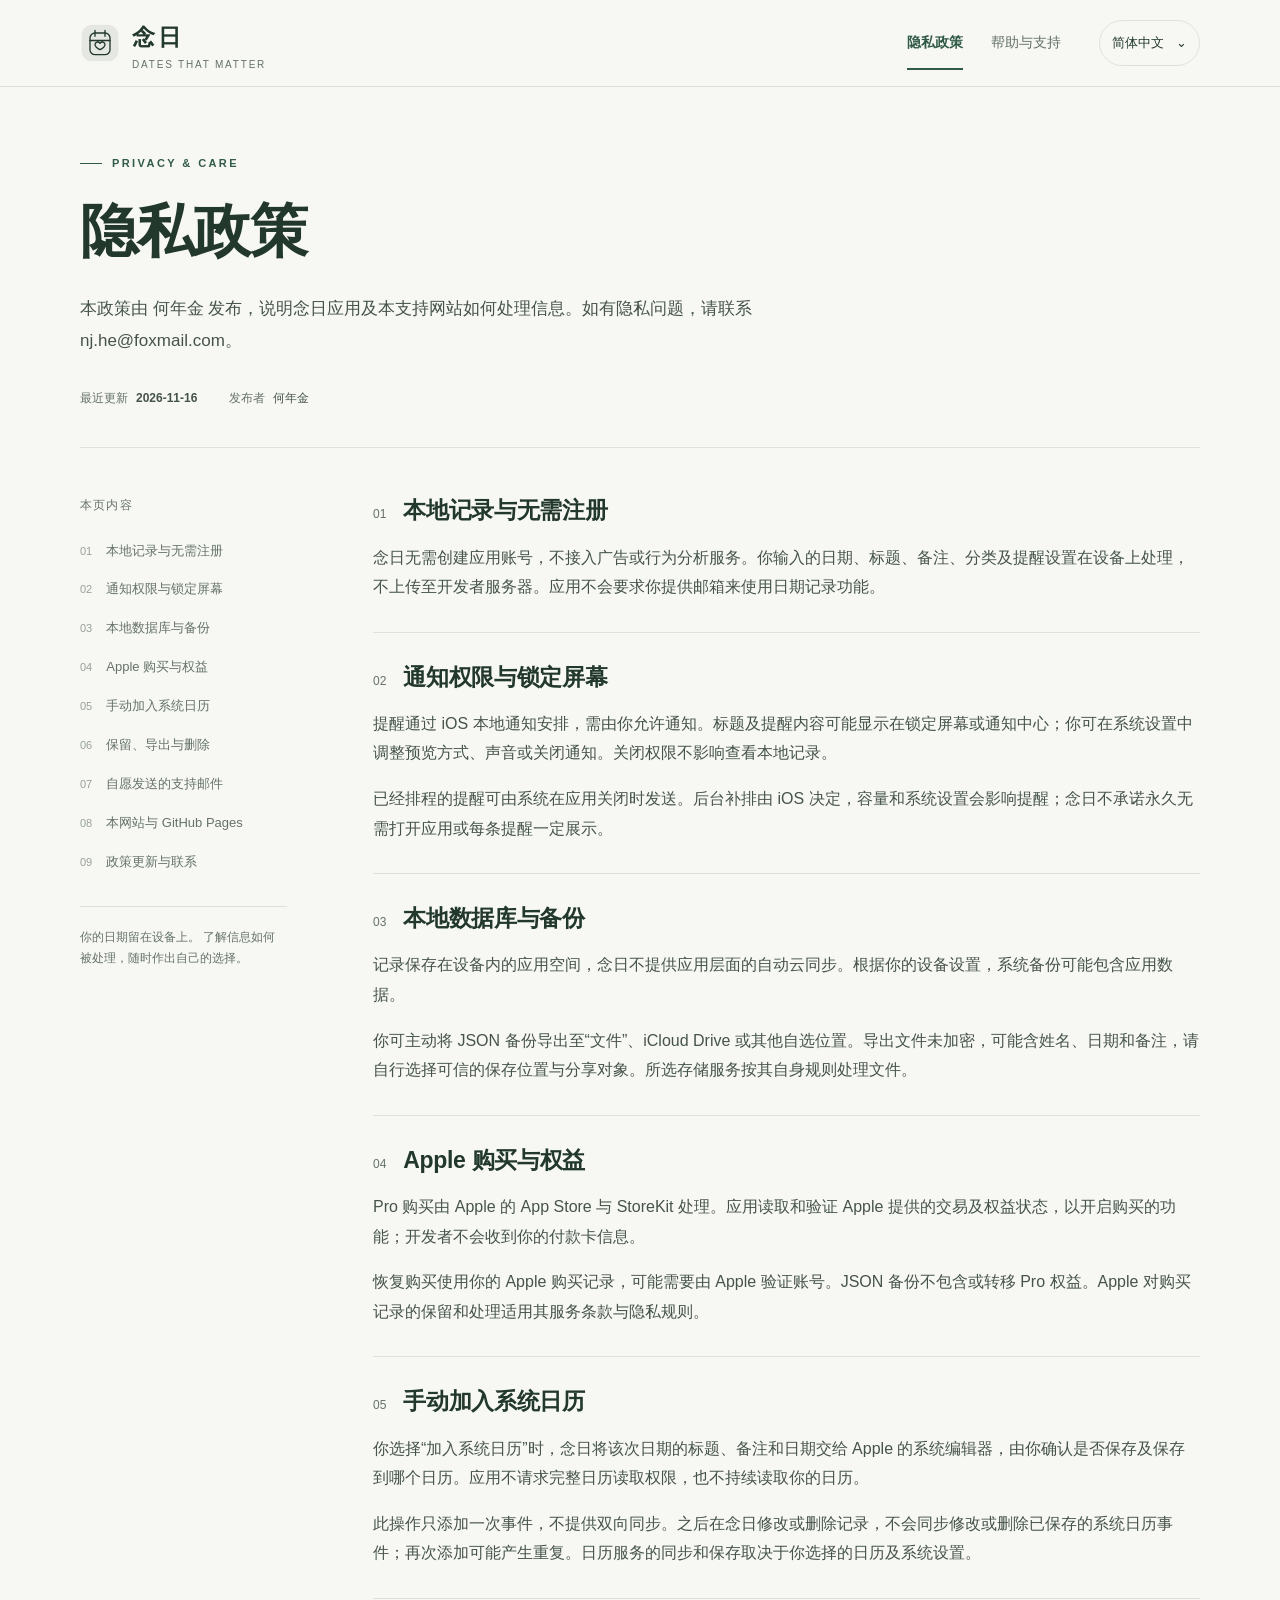
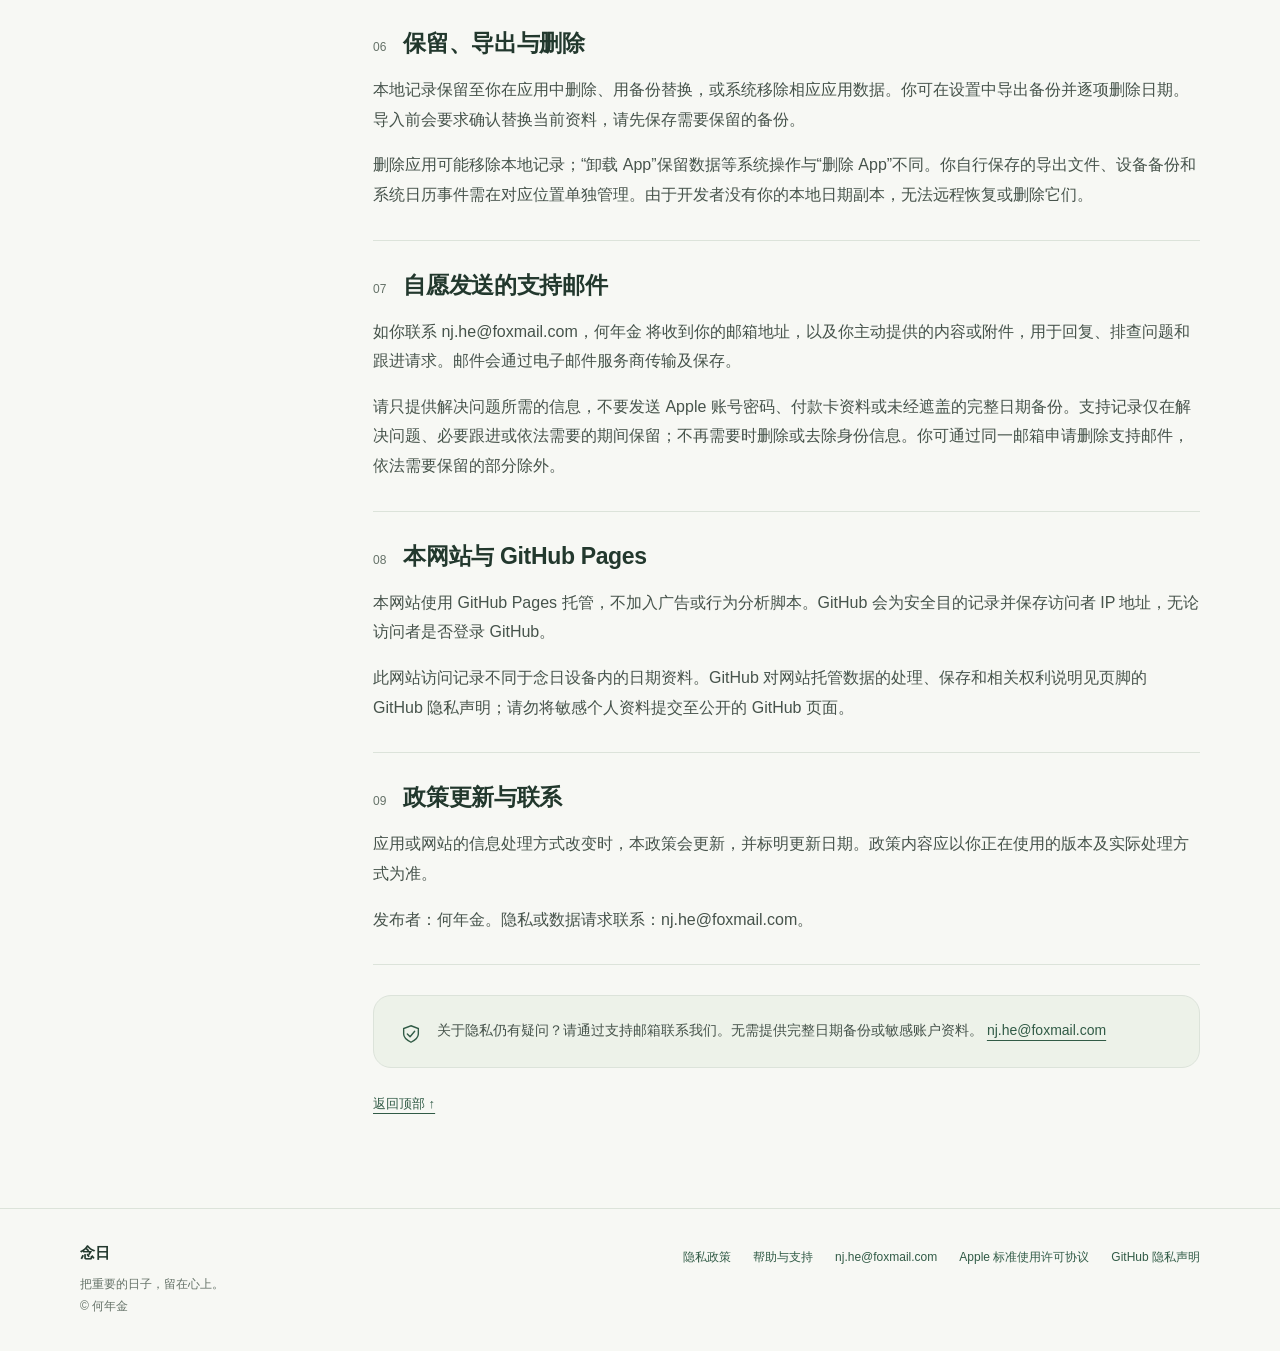
==== docs/privacy/index.html @ 32098af5 "Publish multilingual NianRi privacy and support pages" ====
<!doctype html><html lang="zh-Hans"><head><meta charset="utf-8"><meta name="viewport" content="width=device-width,initial-scale=1"><meta name="color-scheme" content="light dark"><meta name="referrer" content="no-referrer"><meta http-equiv="Content-Security-Policy" content="default-src 'none'; style-src 'self'; script-src 'self'; img-src 'self' data:; connect-src 'none'; base-uri 'self'; form-action 'none'"><title>隐私政策 · 念日</title><meta name="description" content="本政策由 何年金 发布，说明念日应用及本支持网站如何处理信息。如有隐私问题，请联系 nj.he@foxmail.com。"><meta property="og:title" content="隐私政策 · 念日"><meta property="og:description" content="本政策由 何年金 发布，说明念日应用及本支持网站如何处理信息。如有隐私问题，请联系 nj.he@foxmail.com。"><meta property="og:type" content="website"><meta property="og:url" content="https://h-koala.github.io/nianri-docs/privacy/"><link rel="canonical" href="https://h-koala.github.io/nianri-docs/privacy/"><link rel="alternate" hreflang="zh-Hans" href="https://h-koala.github.io/nianri-docs/privacy/"><link rel="alternate" hreflang="zh-Hant" href="https://h-koala.github.io/nianri-docs/zh-Hant/privacy/"><link rel="alternate" hreflang="en" href="https://h-koala.github.io/nianri-docs/en/privacy/"><link rel="icon" href="../assets/mark.svg" type="image/svg+xml"><link rel="stylesheet" href="../assets/site.css"><script src="../assets/site.js" defer></script></head><body id="top"><a class="skip" href="#main">跳至正文</a><header class="site-header"><div class="shell header-inner"><a class="brand" href="../" aria-label="念日 · 隐私与支持"><svg class="brand-icon" viewBox="0 0 48 48" fill="none" aria-hidden="true"><rect x="2" y="2" width="44" height="44" rx="13" fill="currentColor" opacity=".09"/><rect x="12" y="12" width="24" height="26" rx="6" stroke="currentColor" stroke-width="1.6"/><path d="M12 21h24M18 9v7M30 9v7M24 32s-6-3.3-6-6a3.2 3.2 0 0 1 6-1.5 3.2 3.2 0 0 1 6 1.5c0 2.7-6 6-6 6Z" stroke="currentColor" stroke-width="1.6" stroke-linecap="round" stroke-linejoin="round"/></svg><span><span class="brand-name">念日</span><span class="brand-caption">DATES THAT MATTER</span></span></a><nav class="primary-nav" aria-label="念日 · 隐私与支持"><a href="./" aria-current="page">隐私政策</a><a href="../support/">帮助与支持</a></nav><details class="language"><summary aria-label="语言">简体中文</summary><nav class="language-menu" aria-label="语言"><a href="./" lang="zh-Hans" hreflang="zh-Hans" aria-current="true">简体中文</a><a href="../zh-Hant/privacy/" lang="zh-Hant" hreflang="zh-Hant">繁體中文</a><a href="../en/privacy/" lang="en" hreflang="en">English</a></nav></details></div></header><main class="shell" id="main"><div class="hero"><p class="eyebrow">PRIVACY & CARE</p><h1>隐私政策</h1><p class="lede">本政策由 何年金 发布，说明念日应用及本支持网站如何处理信息。如有隐私问题，请联系 nj.he@foxmail.com。</p><div class="meta"><span>最近更新<b><time datetime="2026-11-16">2026-11-16</time></b></span><span>发布者<b>何年金</b></span></div></div><div class="reading-layout"><aside class="toc" aria-label="本页内容"><p class="toc-title">本页内容</p><ol><li><a href="#local">本地记录与无需注册</a></li><li><a href="#notifications">通知权限与锁定屏幕</a></li><li><a href="#storage">本地数据库与备份</a></li><li><a href="#purchases">Apple 购买与权益</a></li><li><a href="#calendar">手动加入系统日历</a></li><li><a href="#control">保留、导出与删除</a></li><li><a href="#support">自愿发送的支持邮件</a></li><li><a href="#website">本网站与 GitHub Pages</a></li><li><a href="#changes">政策更新与联系</a></li></ol><p class="aside-note">你的日期留在设备上。
了解信息如何被处理，随时作出自己的选择。</p></aside><article><section class="policy-section" id="local"><div class="section-heading"><span class="section-number" aria-hidden="true">01</span><h2>本地记录与无需注册</h2></div><p>念日无需创建应用账号，不接入广告或行为分析服务。你输入的日期、标题、备注、分类及提醒设置在设备上处理，不上传至开发者服务器。应用不会要求你提供邮箱来使用日期记录功能。</p></section><section class="policy-section" id="notifications"><div class="section-heading"><span class="section-number" aria-hidden="true">02</span><h2>通知权限与锁定屏幕</h2></div><p>提醒通过 iOS 本地通知安排，需由你允许通知。标题及提醒内容可能显示在锁定屏幕或通知中心；你可在系统设置中调整预览方式、声音或关闭通知。关闭权限不影响查看本地记录。</p><p>已经排程的提醒可由系统在应用关闭时发送。后台补排由 iOS 决定，容量和系统设置会影响提醒；念日不承诺永久无需打开应用或每条提醒一定展示。</p></section><section class="policy-section" id="storage"><div class="section-heading"><span class="section-number" aria-hidden="true">03</span><h2>本地数据库与备份</h2></div><p>记录保存在设备内的应用空间，念日不提供应用层面的自动云同步。根据你的设备设置，系统备份可能包含应用数据。</p><p>你可主动将 JSON 备份导出至“文件”、iCloud Drive 或其他自选位置。导出文件未加密，可能含姓名、日期和备注，请自行选择可信的保存位置与分享对象。所选存储服务按其自身规则处理文件。</p></section><section class="policy-section" id="purchases"><div class="section-heading"><span class="section-number" aria-hidden="true">04</span><h2>Apple 购买与权益</h2></div><p>Pro 购买由 Apple 的 App Store 与 StoreKit 处理。应用读取和验证 Apple 提供的交易及权益状态，以开启购买的功能；开发者不会收到你的付款卡信息。</p><p>恢复购买使用你的 Apple 购买记录，可能需要由 Apple 验证账号。JSON 备份不包含或转移 Pro 权益。Apple 对购买记录的保留和处理适用其服务条款与隐私规则。</p></section><section class="policy-section" id="calendar"><div class="section-heading"><span class="section-number" aria-hidden="true">05</span><h2>手动加入系统日历</h2></div><p>你选择“加入系统日历”时，念日将该次日期的标题、备注和日期交给 Apple 的系统编辑器，由你确认是否保存及保存到哪个日历。应用不请求完整日历读取权限，也不持续读取你的日历。</p><p>此操作只添加一次事件，不提供双向同步。之后在念日修改或删除记录，不会同步修改或删除已保存的系统日历事件；再次添加可能产生重复。日历服务的同步和保存取决于你选择的日历及系统设置。</p></section><section class="policy-section" id="control"><div class="section-heading"><span class="section-number" aria-hidden="true">06</span><h2>保留、导出与删除</h2></div><p>本地记录保留至你在应用中删除、用备份替换，或系统移除相应应用数据。你可在设置中导出备份并逐项删除日期。导入前会要求确认替换当前资料，请先保存需要保留的备份。</p><p>删除应用可能移除本地记录；“卸载 App”保留数据等系统操作与“删除 App”不同。你自行保存的导出文件、设备备份和系统日历事件需在对应位置单独管理。由于开发者没有你的本地日期副本，无法远程恢复或删除它们。</p></section><section class="policy-section" id="support"><div class="section-heading"><span class="section-number" aria-hidden="true">07</span><h2>自愿发送的支持邮件</h2></div><p>如你联系 nj.he@foxmail.com，何年金 将收到你的邮箱地址，以及你主动提供的内容或附件，用于回复、排查问题和跟进请求。邮件会通过电子邮件服务商传输及保存。</p><p>请只提供解决问题所需的信息，不要发送 Apple 账号密码、付款卡资料或未经遮盖的完整日期备份。支持记录仅在解决问题、必要跟进或依法需要的期间保留；不再需要时删除或去除身份信息。你可通过同一邮箱申请删除支持邮件，依法需要保留的部分除外。</p></section><section class="policy-section" id="website"><div class="section-heading"><span class="section-number" aria-hidden="true">08</span><h2>本网站与 GitHub Pages</h2></div><p>本网站使用 GitHub Pages 托管，不加入广告或行为分析脚本。GitHub 会为安全目的记录并保存访问者 IP 地址，无论访问者是否登录 GitHub。</p><p>此网站访问记录不同于念日设备内的日期资料。GitHub 对网站托管数据的处理、保存和相关权利说明见页脚的 GitHub 隐私声明；请勿将敏感个人资料提交至公开的 GitHub 页面。</p></section><section class="policy-section" id="changes"><div class="section-heading"><span class="section-number" aria-hidden="true">09</span><h2>政策更新与联系</h2></div><p>应用或网站的信息处理方式改变时，本政策会更新，并标明更新日期。政策内容应以你正在使用的版本及实际处理方式为准。</p><p>发布者：何年金。隐私或数据请求联系：nj.he@foxmail.com。</p></section><div class="callout"><svg viewBox="0 0 24 24" fill="none" aria-hidden="true"><path d="m12 3 8 3v6c0 5-8 9-8 9s-8-4-8-9V6l8-3Z" stroke="currentColor" stroke-width="1.5"/><path d="m8 12 3 3 5-6" stroke="currentColor" stroke-width="1.5" stroke-linecap="round" stroke-linejoin="round"/></svg><p>关于隐私仍有疑问？请通过支持邮箱联系我们。无需提供完整日期备份或敏感账户资料。 <a href="mailto:nj.he@foxmail.com?subject=%E5%BF%B5%E6%97%A5%20%C2%B7%20%E5%B8%AE%E5%8A%A9%E4%B8%8E%E6%94%AF%E6%8C%81">nj.he@foxmail.com</a></p></div><a class="top-link" href="#top">返回顶部 ↑</a></article></div></main><footer class="site-footer"><div class="shell footer-inner"><div><div class="footer-title">念日</div>把重要的日子，留在心上。<br>© 何年金</div><nav class="footer-links" aria-label="念日 · 隐私与支持"><a href="./">隐私政策</a><a href="../support/">帮助与支持</a><a href="mailto:nj.he@foxmail.com?subject=%E5%BF%B5%E6%97%A5%20%C2%B7%20%E5%B8%AE%E5%8A%A9%E4%B8%8E%E6%94%AF%E6%8C%81">nj.he@foxmail.com</a><a href="https://www.apple.com/legal/internet-services/itunes/dev/stdeula/">Apple 标准使用许可协议</a><a href="https://docs.github.com/en/site-policy/privacy-policies/github-general-privacy-statement">GitHub 隐私声明</a></nav></div></footer></body></html>
---- docs/assets/site.css ----
@charset "UTF-8";
:root{color-scheme:light dark;--bg:#f7f8f4;--surface:#fff;--ink:#22382d;--body:#46534b;--muted:#657268;--accent:#315b46;--line:#dce3da;--soft:#edf2e9;--shadow:0 18px 50px #203d2910;--header:rgba(247,248,244,.92)}
*{box-sizing:border-box}html{scroll-behavior:smooth;scroll-padding-top:110px}body{margin:0;background:var(--bg);color:var(--body);font-family:-apple-system,BlinkMacSystemFont,"Segoe UI","PingFang SC","Microsoft YaHei",sans-serif;font-size:16px;line-height:1.85;-webkit-font-smoothing:antialiased}a{color:var(--accent);text-underline-offset:5px;text-decoration-thickness:1px}a:hover{text-decoration:underline}button,summary{font:inherit}button,a,summary{-webkit-tap-highlight-color:transparent}button:focus-visible,a:focus-visible,summary:focus-visible{outline:3px solid var(--accent);outline-offset:5px;border-radius:5px}button{cursor:pointer}.skip{position:fixed;left:20px;top:-90px;background:var(--surface);padding:12px 22px;z-index:9}.skip:focus{top:14px}.shell{width:min(1120px,calc(100% - 72px));margin:auto}.site-header{position:sticky;top:0;z-index:5;background:var(--header);backdrop-filter:blur(18px);border-bottom:1px solid var(--line)}.header-inner{display:flex;align-items:center;gap:38px;min-height:86px}.brand{display:flex;align-items:center;gap:12px;text-decoration:none;color:var(--ink);white-space:nowrap}.brand:hover{text-decoration:none}.brand-icon{width:40px;height:40px;flex:none}.brand-name{font-size:23px;letter-spacing:.12em;font-weight:650}.brand-caption{font-size:10px;letter-spacing:.18em;color:var(--muted);display:block;line-height:1.1}.primary-nav{display:flex;gap:28px;margin-left:auto}.primary-nav a{font-size:14px;padding:12px 0;text-decoration:none;color:var(--muted)}.primary-nav a[aria-current=page]{color:var(--accent);box-shadow:0 2px 0 var(--accent);font-weight:600}.language{position:relative;font-size:13px;min-width:98px}.language summary{cursor:pointer;min-height:44px;padding:10px 12px;border:1px solid var(--line);border-radius:30px;list-style:none;text-align:center;color:var(--ink)}.language summary::-webkit-details-marker{display:none}.language summary:after{content:"⌄";padding-left:12px}.language-menu{position:absolute;right:0;top:52px;width:168px;background:var(--surface);border:1px solid var(--line);box-shadow:var(--shadow);border-radius:15px;padding:8px}.language-menu a{display:block;padding:10px 12px;min-height:44px;text-decoration:none;border-radius:8px}.language-menu a:hover,.language-menu a[aria-current=true]{background:var(--soft)}.hero{padding:66px 0 38px;border-bottom:1px solid var(--line);position:relative}.eyebrow{font-size:11px;letter-spacing:.22em;color:var(--accent);font-weight:650;margin:0 0 18px;text-transform:uppercase;display:flex;align-items:center;gap:10px}.eyebrow:before{content:"";width:22px;height:1px;background:var(--accent)}h1,h2,h3{color:var(--ink);line-height:1.4;font-weight:600;margin:0}h1{font-size:clamp(36px,4.6vw,58px);letter-spacing:-.025em;font-family:ui-serif,"Iowan Old Style","Songti SC","Noto Serif CJK SC",Georgia,serif}h2{font-size:23px;letter-spacing:-.015em}h3{font-size:17px}.lede{font-size:17px;max-width:740px;margin:20px 0 0;line-height:1.9}.meta{display:flex;gap:32px;flex-wrap:wrap;font-size:12px;margin-top:30px;color:var(--muted)}.meta b{color:var(--body);font-weight:550;margin-left:8px}.reading-layout{display:grid;grid-template-columns:225px minmax(0,1fr);gap:68px;align-items:start;padding:46px 0 72px}.toc{position:sticky;top:116px;padding-right:18px}.toc-title{font-size:12px;letter-spacing:.1em;color:var(--muted);margin:0 0 15px}.toc ol{list-style:none;padding:0;margin:0;counter-reset:toc}.toc li{counter-increment:toc}.toc a{display:flex;gap:14px;font-size:13px;line-height:1.6;padding:9px 0;color:var(--muted);text-decoration:none}.toc a:before{content:counter(toc,decimal-leading-zero);font-size:11px;font-variant-numeric:tabular-nums;opacity:.65;line-height:1.9}.toc a:hover,.toc a.active{color:var(--accent)}.toc a.active{font-weight:600}.aside-note{font-size:12px;line-height:1.8;border-top:1px solid var(--line);padding-top:20px;margin-top:24px;color:var(--muted)}.policy-section{padding:28px 0 30px;border-bottom:1px solid var(--line);scroll-margin-top:112px}.policy-section:first-child{padding-top:0}.section-heading{display:flex;align-items:baseline;gap:17px}.section-number{font-size:12px;font-weight:500;color:var(--muted);font-variant-numeric:tabular-nums}.policy-section p{margin:16px 0 0;overflow-wrap:anywhere}.callout{background:var(--soft);border:1px solid var(--line);border-radius:18px;padding:22px 26px;display:flex;align-items:flex-start;gap:15px;margin-top:30px}.callout svg{width:22px;height:22px;flex:none;color:var(--accent);margin-top:5px}.callout p{font-size:14px;margin:0;line-height:1.8}.site-footer{border-top:1px solid var(--line);padding:30px 0 34px;font-size:12px;color:var(--muted)}.footer-inner{display:flex;justify-content:space-between;gap:30px;align-items:flex-start}.footer-title{color:var(--ink);font-size:15px;font-weight:600;margin-bottom:6px}.footer-links{display:flex;flex-wrap:wrap;gap:8px 22px;justify-content:flex-end;max-width:620px}.footer-links a{min-height:35px;display:inline-flex;align-items:center;text-decoration:none}.footer-links a:hover{text-decoration:underline}.support-layout{display:grid;grid-template-columns:minmax(0,1fr) 310px;gap:56px;padding:44px 0 72px;align-items:start}.faq-intro{font-size:12px;letter-spacing:.08em;color:var(--muted);margin:0 0 14px}.faq-item{border-bottom:1px solid var(--line);padding:7px 0}.faq-item summary{cursor:pointer;list-style:none;display:flex;align-items:center;justify-content:space-between;gap:22px;min-height:64px;padding:12px 0;font-size:17px;font-weight:550;color:var(--ink);line-height:1.6}.faq-item summary::-webkit-details-marker{display:none}.faq-item summary:after{content:"+";font-size:24px;font-weight:300;flex:none;color:var(--muted)}.faq-item[open] summary:after{content:"−"}.faq-item p{padding:0 30px 18px 0;margin:0;font-size:15px;line-height:1.9;overflow-wrap:anywhere}.contact-card{background:var(--surface);padding:28px;border:1px solid var(--line);border-radius:22px;box-shadow:var(--shadow);position:sticky;top:116px}.contact-card p{font-size:14px;margin:14px 0 20px}.contact-kicker{font-size:10px;letter-spacing:.15em;color:var(--muted);margin-bottom:12px}.email-address{font-size:15px;font-weight:600;overflow-wrap:anywhere}.button{display:inline-flex;justify-content:center;align-items:center;gap:10px;min-height:48px;text-decoration:none!important;background:var(--accent);border:1px solid var(--accent);color:var(--surface);padding:10px 20px;border-radius:12px;font-size:14px;font-weight:550}.contact-card .button{width:100%;margin-top:18px}.copy-button{background:none;border:0;color:var(--accent);display:block;min-height:44px;font-size:12px;margin:auto}.live-status{font-size:12px!important;min-height:21px;text-align:center;margin:0!important}.contact-list{padding-left:20px;font-size:14px;margin:16px 0}.contact-list li{padding-left:4px;margin:8px 0}.support-notes{margin-top:32px;background:var(--soft);border-radius:18px;padding:24px 28px}.support-notes h2{font-size:18px}.support-notes .small{font-size:13px;color:var(--muted)}.home-hero{padding:78px 0 64px;display:grid;grid-template-columns:minmax(0,1fr) 280px;gap:70px;align-items:center}.home-hero h1{font-size:clamp(36px,4.8vw,58px);white-space:pre-line}.home-hero .lede{max-width:580px}.home-emblem{aspect-ratio:1;border-radius:50%;border:1px solid var(--line);display:grid;place-items:center;background:radial-gradient(circle,var(--surface),var(--soft));position:relative}.home-emblem svg{width:112px;color:var(--accent)}.home-emblem:after{content:"";position:absolute;inset:18px;border:1px solid var(--line);border-radius:50%}.home-options{display:grid;grid-template-columns:1fr 1fr;gap:24px;margin-bottom:60px}.link-panel{display:block;text-decoration:none!important;padding:30px;border:1px solid var(--line);border-radius:20px;background:var(--surface);color:var(--body)}.link-panel h2{font-size:25px;display:flex;justify-content:space-between;align-items:center}.link-panel h2 span{font-size:26px;font-weight:400;color:var(--muted)}.link-panel p{font-size:14px;max-width:420px;margin:14px 0 0}.link-panel:hover{border-color:var(--accent);box-shadow:var(--shadow)}.home-facts{display:flex;gap:30px;flex-wrap:wrap;font-size:12px;color:var(--muted);border-top:1px solid var(--line);padding:25px 0 42px}.home-facts span:before{content:"✓";color:var(--accent);padding-right:9px}.top-link{display:inline-block;margin-top:24px;font-size:13px;min-height:44px}.print-only{display:none}
@media(max-width:900px){.shell{width:calc(100% - 48px)}.reading-layout{grid-template-columns:190px minmax(0,1fr);gap:30px}.support-layout{grid-template-columns:minmax(0,1fr) 280px;gap:28px}.home-hero{grid-template-columns:1fr 220px;gap:30px}.header-inner{gap:24px}}
@media(max-width:680px){html{scroll-padding-top:146px}.shell{width:calc(100% - 40px)}.header-inner{flex-wrap:wrap;gap:0;min-height:0;padding-top:14px}.brand-icon{width:35px;height:35px}.brand-name{font-size:21px}.brand-caption{font-size:9px}.language{margin-left:auto;order:2}.primary-nav{order:3;flex-basis:100%;margin:4px 0 0;gap:28px;min-height:46px}.primary-nav a{padding:9px 0;font-size:13px}.hero{padding:38px 0 28px}.eyebrow{font-size:10px;margin-bottom:14px}h1{font-size:38px}.lede{font-size:15px;margin-top:16px}.meta{gap:8px 24px;margin-top:22px;font-size:11px}.reading-layout{display:block;padding:24px 0 44px}.toc{position:static;padding:16px 18px;background:var(--soft);border-radius:14px;margin-bottom:28px}.toc-title{margin-bottom:10px}.toc ol{display:grid;grid-template-columns:1fr 1fr;gap:0 18px}.toc a{font-size:12px;padding:7px 0;gap:7px}.aside-note{display:none}.policy-section{padding:23px 0;scroll-margin-top:146px}.section-heading{gap:12px}.section-heading h2{font-size:20px}.policy-section p{font-size:15px;margin-top:14px;line-height:1.95}.callout{padding:20px;gap:10px}.footer-inner{display:block}.footer-links{justify-content:flex-start;gap:4px 20px;margin-top:16px}.support-layout{display:flex;flex-direction:column-reverse;gap:30px;padding:24px 0 44px}.contact-card{position:static;width:100%;padding:23px}.contact-card p{margin:12px 0}.contact-card .button{width:auto;margin-right:12px;vertical-align:middle}.copy-button{display:inline-block;padding:8px 6px}.live-status{text-align:left;margin-top:8px!important;min-height:0}.faq-item summary{font-size:16px;min-height:68px}.faq-item p{font-size:14px;padding-right:4px}.support-notes{padding:22px}.home-hero{display:block;padding:44px 0 32px}.home-hero h1{font-size:39px}.home-emblem{display:none}.home-options{grid-template-columns:1fr;gap:14px;margin-bottom:30px}.link-panel{padding:24px}.link-panel h2{font-size:22px}.home-facts{gap:8px 22px;line-height:1.9;padding-bottom:30px}}
@media(max-width:360px){.shell{width:calc(100% - 32px)}h1{font-size:34px}.toc ol{grid-template-columns:1fr}.contact-card{padding:20px}.contact-card .button{width:100%;margin-right:0}.copy-button{display:block;margin:auto}.home-hero h1{font-size:34px}}
@media(prefers-color-scheme:dark){:root{--bg:#151d19;--surface:#1c2720;--ink:#e9eee7;--body:#c0cdc1;--muted:#a0b0a2;--accent:#b2cfb2;--line:#354338;--soft:#223027;--header:rgba(21,29,25,.94);--shadow:0 18px 50px #0002}.button{color:#15251a}}
@media(prefers-reduced-motion:reduce){html{scroll-behavior:auto}*{transition:none!important}}
@media print{body{background:white;color:#222;font-size:11pt}.site-header,.toc,.site-footer,.skip,.top-link,.language,.copy-button{display:none}.shell{width:100%}.hero{padding-top:0}.reading-layout{display:block;padding:20px 0}.policy-section{break-inside:avoid}.print-only{display:block}a{color:inherit}.support-layout{display:block}.contact-card{position:static;box-shadow:none}.faq-item p{display:block}}
[hidden]{display:none!important}
.policy-section{scroll-margin-top:0}.contact-card .email-address{display:block}@media(max-width:680px){.toc a{min-height:44px;align-items:center}}
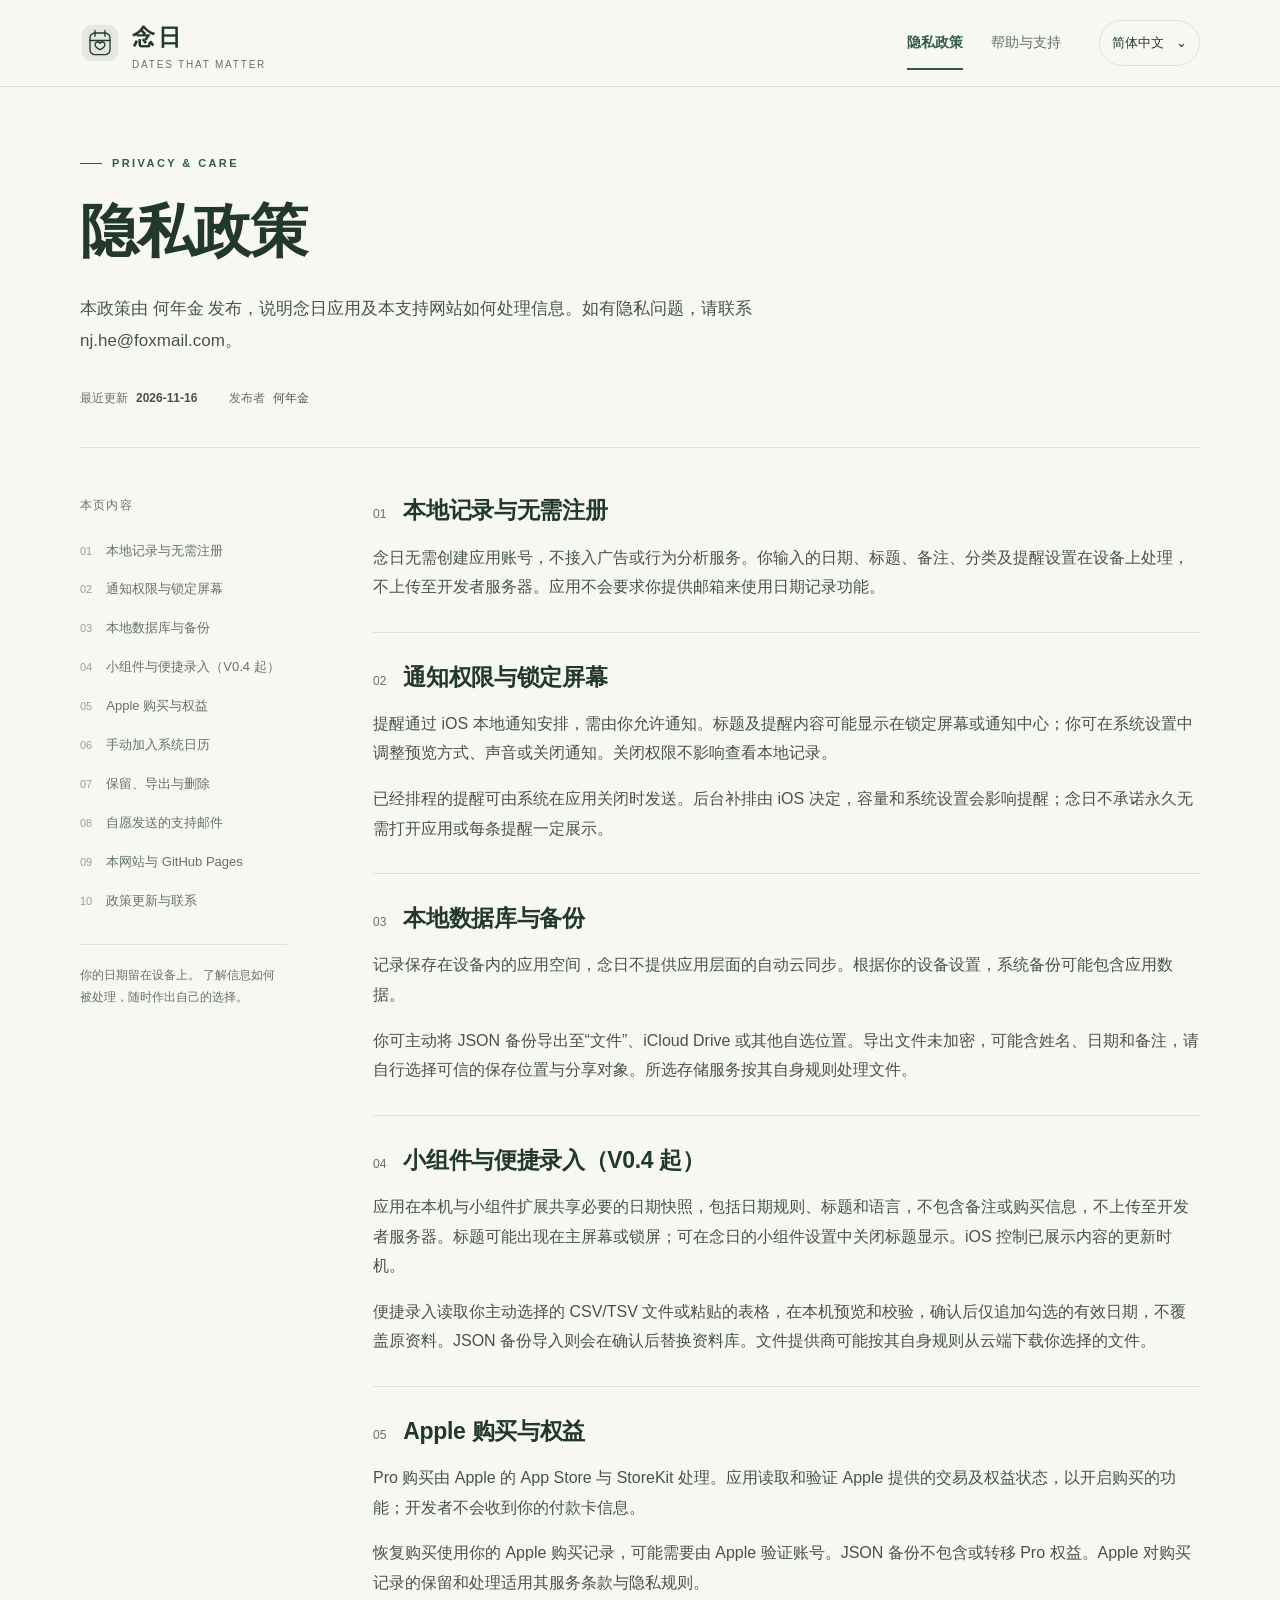
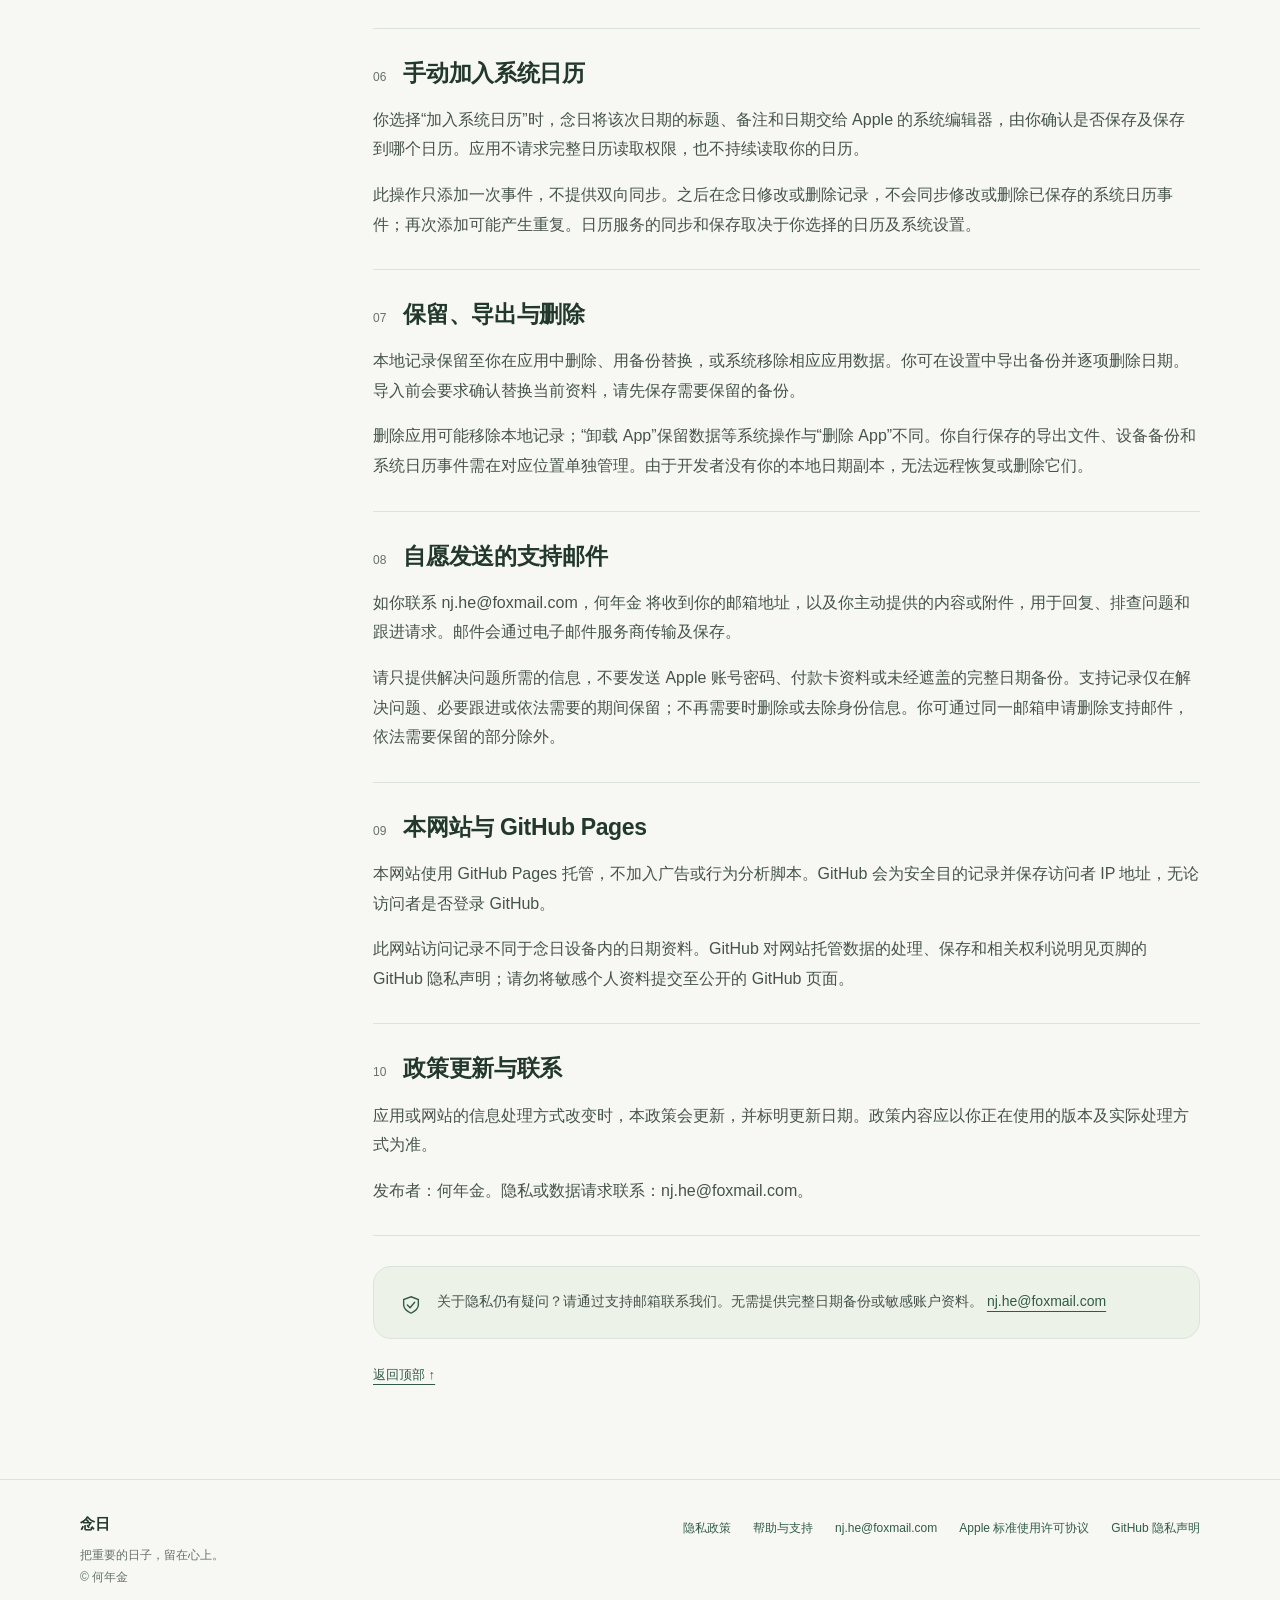
==== commit 36d782c4: "Explain local widget data and additive CSV entry in three languages" ====
--- a/docs/privacy/index.html
+++ b/docs/privacy/index.html
@@ -1,2 +1,2 @@
-<!doctype html><html lang="zh-Hans"><head><meta charset="utf-8"><meta name="viewport" content="width=device-width,initial-scale=1"><meta name="color-scheme" content="light dark"><meta name="referrer" content="no-referrer"><meta http-equiv="Content-Security-Policy" content="default-src 'none'; style-src 'self'; script-src 'self'; img-src 'self' data:; connect-src 'none'; base-uri 'self'; form-action 'none'"><title>隐私政策 · 念日</title><meta name="description" content="本政策由 何年金 发布，说明念日应用及本支持网站如何处理信息。如有隐私问题，请联系 nj.he@foxmail.com。"><meta property="og:title" content="隐私政策 · 念日"><meta property="og:description" content="本政策由 何年金 发布，说明念日应用及本支持网站如何处理信息。如有隐私问题，请联系 nj.he@foxmail.com。"><meta property="og:type" content="website"><meta property="og:url" content="https://h-koala.github.io/nianri-docs/privacy/"><link rel="canonical" href="https://h-koala.github.io/nianri-docs/privacy/"><link rel="alternate" hreflang="zh-Hans" href="https://h-koala.github.io/nianri-docs/privacy/"><link rel="alternate" hreflang="zh-Hant" href="https://h-koala.github.io/nianri-docs/zh-Hant/privacy/"><link rel="alternate" hreflang="en" href="https://h-koala.github.io/nianri-docs/en/privacy/"><link rel="icon" href="../assets/mark.svg" type="image/svg+xml"><link rel="stylesheet" href="../assets/site.css"><script src="../assets/site.js" defer></script></head><body id="top"><a class="skip" href="#main">跳至正文</a><header class="site-header"><div class="shell header-inner"><a class="brand" href="../" aria-label="念日 · 隐私与支持"><svg class="brand-icon" viewBox="0 0 48 48" fill="none" aria-hidden="true"><rect x="2" y="2" width="44" height="44" rx="13" fill="currentColor" opacity=".09"/><rect x="12" y="12" width="24" height="26" rx="6" stroke="currentColor" stroke-width="1.6"/><path d="M12 21h24M18 9v7M30 9v7M24 32s-6-3.3-6-6a3.2 3.2 0 0 1 6-1.5 3.2 3.2 0 0 1 6 1.5c0 2.7-6 6-6 6Z" stroke="currentColor" stroke-width="1.6" stroke-linecap="round" stroke-linejoin="round"/></svg><span><span class="brand-name">念日</span><span class="brand-caption">DATES THAT MATTER</span></span></a><nav class="primary-nav" aria-label="念日 · 隐私与支持"><a href="./" aria-current="page">隐私政策</a><a href="../support/">帮助与支持</a></nav><details class="language"><summary aria-label="语言">简体中文</summary><nav class="language-menu" aria-label="语言"><a href="./" lang="zh-Hans" hreflang="zh-Hans" aria-current="true">简体中文</a><a href="../zh-Hant/privacy/" lang="zh-Hant" hreflang="zh-Hant">繁體中文</a><a href="../en/privacy/" lang="en" hreflang="en">English</a></nav></details></div></header><main class="shell" id="main"><div class="hero"><p class="eyebrow">PRIVACY & CARE</p><h1>隐私政策</h1><p class="lede">本政策由 何年金 发布，说明念日应用及本支持网站如何处理信息。如有隐私问题，请联系 nj.he@foxmail.com。</p><div class="meta"><span>最近更新<b><time datetime="2026-11-16">2026-11-16</time></b></span><span>发布者<b>何年金</b></span></div></div><div class="reading-layout"><aside class="toc" aria-label="本页内容"><p class="toc-title">本页内容</p><ol><li><a href="#local">本地记录与无需注册</a></li><li><a href="#notifications">通知权限与锁定屏幕</a></li><li><a href="#storage">本地数据库与备份</a></li><li><a href="#purchases">Apple 购买与权益</a></li><li><a href="#calendar">手动加入系统日历</a></li><li><a href="#control">保留、导出与删除</a></li><li><a href="#support">自愿发送的支持邮件</a></li><li><a href="#website">本网站与 GitHub Pages</a></li><li><a href="#changes">政策更新与联系</a></li></ol><p class="aside-note">你的日期留在设备上。
-了解信息如何被处理，随时作出自己的选择。</p></aside><article><section class="policy-section" id="local"><div class="section-heading"><span class="section-number" aria-hidden="true">01</span><h2>本地记录与无需注册</h2></div><p>念日无需创建应用账号，不接入广告或行为分析服务。你输入的日期、标题、备注、分类及提醒设置在设备上处理，不上传至开发者服务器。应用不会要求你提供邮箱来使用日期记录功能。</p></section><section class="policy-section" id="notifications"><div class="section-heading"><span class="section-number" aria-hidden="true">02</span><h2>通知权限与锁定屏幕</h2></div><p>提醒通过 iOS 本地通知安排，需由你允许通知。标题及提醒内容可能显示在锁定屏幕或通知中心；你可在系统设置中调整预览方式、声音或关闭通知。关闭权限不影响查看本地记录。</p><p>已经排程的提醒可由系统在应用关闭时发送。后台补排由 iOS 决定，容量和系统设置会影响提醒；念日不承诺永久无需打开应用或每条提醒一定展示。</p></section><section class="policy-section" id="storage"><div class="section-heading"><span class="section-number" aria-hidden="true">03</span><h2>本地数据库与备份</h2></div><p>记录保存在设备内的应用空间，念日不提供应用层面的自动云同步。根据你的设备设置，系统备份可能包含应用数据。</p><p>你可主动将 JSON 备份导出至“文件”、iCloud Drive 或其他自选位置。导出文件未加密，可能含姓名、日期和备注，请自行选择可信的保存位置与分享对象。所选存储服务按其自身规则处理文件。</p></section><section class="policy-section" id="purchases"><div class="section-heading"><span class="section-number" aria-hidden="true">04</span><h2>Apple 购买与权益</h2></div><p>Pro 购买由 Apple 的 App Store 与 StoreKit 处理。应用读取和验证 Apple 提供的交易及权益状态，以开启购买的功能；开发者不会收到你的付款卡信息。</p><p>恢复购买使用你的 Apple 购买记录，可能需要由 Apple 验证账号。JSON 备份不包含或转移 Pro 权益。Apple 对购买记录的保留和处理适用其服务条款与隐私规则。</p></section><section class="policy-section" id="calendar"><div class="section-heading"><span class="section-number" aria-hidden="true">05</span><h2>手动加入系统日历</h2></div><p>你选择“加入系统日历”时，念日将该次日期的标题、备注和日期交给 Apple 的系统编辑器，由你确认是否保存及保存到哪个日历。应用不请求完整日历读取权限，也不持续读取你的日历。</p><p>此操作只添加一次事件，不提供双向同步。之后在念日修改或删除记录，不会同步修改或删除已保存的系统日历事件；再次添加可能产生重复。日历服务的同步和保存取决于你选择的日历及系统设置。</p></section><section class="policy-section" id="control"><div class="section-heading"><span class="section-number" aria-hidden="true">06</span><h2>保留、导出与删除</h2></div><p>本地记录保留至你在应用中删除、用备份替换，或系统移除相应应用数据。你可在设置中导出备份并逐项删除日期。导入前会要求确认替换当前资料，请先保存需要保留的备份。</p><p>删除应用可能移除本地记录；“卸载 App”保留数据等系统操作与“删除 App”不同。你自行保存的导出文件、设备备份和系统日历事件需在对应位置单独管理。由于开发者没有你的本地日期副本，无法远程恢复或删除它们。</p></section><section class="policy-section" id="support"><div class="section-heading"><span class="section-number" aria-hidden="true">07</span><h2>自愿发送的支持邮件</h2></div><p>如你联系 nj.he@foxmail.com，何年金 将收到你的邮箱地址，以及你主动提供的内容或附件，用于回复、排查问题和跟进请求。邮件会通过电子邮件服务商传输及保存。</p><p>请只提供解决问题所需的信息，不要发送 Apple 账号密码、付款卡资料或未经遮盖的完整日期备份。支持记录仅在解决问题、必要跟进或依法需要的期间保留；不再需要时删除或去除身份信息。你可通过同一邮箱申请删除支持邮件，依法需要保留的部分除外。</p></section><section class="policy-section" id="website"><div class="section-heading"><span class="section-number" aria-hidden="true">08</span><h2>本网站与 GitHub Pages</h2></div><p>本网站使用 GitHub Pages 托管，不加入广告或行为分析脚本。GitHub 会为安全目的记录并保存访问者 IP 地址，无论访问者是否登录 GitHub。</p><p>此网站访问记录不同于念日设备内的日期资料。GitHub 对网站托管数据的处理、保存和相关权利说明见页脚的 GitHub 隐私声明；请勿将敏感个人资料提交至公开的 GitHub 页面。</p></section><section class="policy-section" id="changes"><div class="section-heading"><span class="section-number" aria-hidden="true">09</span><h2>政策更新与联系</h2></div><p>应用或网站的信息处理方式改变时，本政策会更新，并标明更新日期。政策内容应以你正在使用的版本及实际处理方式为准。</p><p>发布者：何年金。隐私或数据请求联系：nj.he@foxmail.com。</p></section><div class="callout"><svg viewBox="0 0 24 24" fill="none" aria-hidden="true"><path d="m12 3 8 3v6c0 5-8 9-8 9s-8-4-8-9V6l8-3Z" stroke="currentColor" stroke-width="1.5"/><path d="m8 12 3 3 5-6" stroke="currentColor" stroke-width="1.5" stroke-linecap="round" stroke-linejoin="round"/></svg><p>关于隐私仍有疑问？请通过支持邮箱联系我们。无需提供完整日期备份或敏感账户资料。 <a href="mailto:nj.he@foxmail.com?subject=%E5%BF%B5%E6%97%A5%20%C2%B7%20%E5%B8%AE%E5%8A%A9%E4%B8%8E%E6%94%AF%E6%8C%81">nj.he@foxmail.com</a></p></div><a class="top-link" href="#top">返回顶部 ↑</a></article></div></main><footer class="site-footer"><div class="shell footer-inner"><div><div class="footer-title">念日</div>把重要的日子，留在心上。<br>© 何年金</div><nav class="footer-links" aria-label="念日 · 隐私与支持"><a href="./">隐私政策</a><a href="../support/">帮助与支持</a><a href="mailto:nj.he@foxmail.com?subject=%E5%BF%B5%E6%97%A5%20%C2%B7%20%E5%B8%AE%E5%8A%A9%E4%B8%8E%E6%94%AF%E6%8C%81">nj.he@foxmail.com</a><a href="https://www.apple.com/legal/internet-services/itunes/dev/stdeula/">Apple 标准使用许可协议</a><a href="https://docs.github.com/en/site-policy/privacy-policies/github-general-privacy-statement">GitHub 隐私声明</a></nav></div></footer></body></html>+<!doctype html><html lang="zh-Hans"><head><meta charset="utf-8"><meta name="viewport" content="width=device-width,initial-scale=1"><meta name="color-scheme" content="light dark"><meta name="referrer" content="no-referrer"><meta http-equiv="Content-Security-Policy" content="default-src 'none'; style-src 'self'; script-src 'self'; img-src 'self' data:; connect-src 'none'; base-uri 'self'; form-action 'none'"><title>隐私政策 · 念日</title><meta name="description" content="本政策由 何年金 发布，说明念日应用及本支持网站如何处理信息。如有隐私问题，请联系 nj.he@foxmail.com。"><meta property="og:title" content="隐私政策 · 念日"><meta property="og:description" content="本政策由 何年金 发布，说明念日应用及本支持网站如何处理信息。如有隐私问题，请联系 nj.he@foxmail.com。"><meta property="og:type" content="website"><meta property="og:url" content="https://h-koala.github.io/nianri-docs/privacy/"><link rel="canonical" href="https://h-koala.github.io/nianri-docs/privacy/"><link rel="alternate" hreflang="zh-Hans" href="https://h-koala.github.io/nianri-docs/privacy/"><link rel="alternate" hreflang="zh-Hant" href="https://h-koala.github.io/nianri-docs/zh-Hant/privacy/"><link rel="alternate" hreflang="en" href="https://h-koala.github.io/nianri-docs/en/privacy/"><link rel="icon" href="../assets/mark.svg" type="image/svg+xml"><link rel="stylesheet" href="../assets/site.css"><script src="../assets/site.js" defer></script></head><body id="top"><a class="skip" href="#main">跳至正文</a><header class="site-header"><div class="shell header-inner"><a class="brand" href="../" aria-label="念日 · 隐私与支持"><svg class="brand-icon" viewBox="0 0 48 48" fill="none" aria-hidden="true"><rect x="2" y="2" width="44" height="44" rx="13" fill="currentColor" opacity=".09"/><rect x="12" y="12" width="24" height="26" rx="6" stroke="currentColor" stroke-width="1.6"/><path d="M12 21h24M18 9v7M30 9v7M24 32s-6-3.3-6-6a3.2 3.2 0 0 1 6-1.5 3.2 3.2 0 0 1 6 1.5c0 2.7-6 6-6 6Z" stroke="currentColor" stroke-width="1.6" stroke-linecap="round" stroke-linejoin="round"/></svg><span><span class="brand-name">念日</span><span class="brand-caption">DATES THAT MATTER</span></span></a><nav class="primary-nav" aria-label="念日 · 隐私与支持"><a href="./" aria-current="page">隐私政策</a><a href="../support/">帮助与支持</a></nav><details class="language"><summary aria-label="语言">简体中文</summary><nav class="language-menu" aria-label="语言"><a href="./" lang="zh-Hans" hreflang="zh-Hans" aria-current="true">简体中文</a><a href="../zh-Hant/privacy/" lang="zh-Hant" hreflang="zh-Hant">繁體中文</a><a href="../en/privacy/" lang="en" hreflang="en">English</a></nav></details></div></header><main class="shell" id="main"><div class="hero"><p class="eyebrow">PRIVACY & CARE</p><h1>隐私政策</h1><p class="lede">本政策由 何年金 发布，说明念日应用及本支持网站如何处理信息。如有隐私问题，请联系 nj.he@foxmail.com。</p><div class="meta"><span>最近更新<b><time datetime="2026-11-16">2026-11-16</time></b></span><span>发布者<b>何年金</b></span></div></div><div class="reading-layout"><aside class="toc" aria-label="本页内容"><p class="toc-title">本页内容</p><ol><li><a href="#local">本地记录与无需注册</a></li><li><a href="#notifications">通知权限与锁定屏幕</a></li><li><a href="#storage">本地数据库与备份</a></li><li><a href="#widgets-entry">小组件与便捷录入（V0.4 起）</a></li><li><a href="#purchases">Apple 购买与权益</a></li><li><a href="#calendar">手动加入系统日历</a></li><li><a href="#control">保留、导出与删除</a></li><li><a href="#support">自愿发送的支持邮件</a></li><li><a href="#website">本网站与 GitHub Pages</a></li><li><a href="#changes">政策更新与联系</a></li></ol><p class="aside-note">你的日期留在设备上。
+了解信息如何被处理，随时作出自己的选择。</p></aside><article><section class="policy-section" id="local"><div class="section-heading"><span class="section-number" aria-hidden="true">01</span><h2>本地记录与无需注册</h2></div><p>念日无需创建应用账号，不接入广告或行为分析服务。你输入的日期、标题、备注、分类及提醒设置在设备上处理，不上传至开发者服务器。应用不会要求你提供邮箱来使用日期记录功能。</p></section><section class="policy-section" id="notifications"><div class="section-heading"><span class="section-number" aria-hidden="true">02</span><h2>通知权限与锁定屏幕</h2></div><p>提醒通过 iOS 本地通知安排，需由你允许通知。标题及提醒内容可能显示在锁定屏幕或通知中心；你可在系统设置中调整预览方式、声音或关闭通知。关闭权限不影响查看本地记录。</p><p>已经排程的提醒可由系统在应用关闭时发送。后台补排由 iOS 决定，容量和系统设置会影响提醒；念日不承诺永久无需打开应用或每条提醒一定展示。</p></section><section class="policy-section" id="storage"><div class="section-heading"><span class="section-number" aria-hidden="true">03</span><h2>本地数据库与备份</h2></div><p>记录保存在设备内的应用空间，念日不提供应用层面的自动云同步。根据你的设备设置，系统备份可能包含应用数据。</p><p>你可主动将 JSON 备份导出至“文件”、iCloud Drive 或其他自选位置。导出文件未加密，可能含姓名、日期和备注，请自行选择可信的保存位置与分享对象。所选存储服务按其自身规则处理文件。</p></section><section class="policy-section" id="widgets-entry"><div class="section-heading"><span class="section-number" aria-hidden="true">04</span><h2>小组件与便捷录入（V0.4 起）</h2></div><p>应用在本机与小组件扩展共享必要的日期快照，包括日期规则、标题和语言，不包含备注或购买信息，不上传至开发者服务器。标题可能出现在主屏幕或锁屏；可在念日的小组件设置中关闭标题显示。iOS 控制已展示内容的更新时机。</p><p>便捷录入读取你主动选择的 CSV/TSV 文件或粘贴的表格，在本机预览和校验，确认后仅追加勾选的有效日期，不覆盖原资料。JSON 备份导入则会在确认后替换资料库。文件提供商可能按其自身规则从云端下载你选择的文件。</p></section><section class="policy-section" id="purchases"><div class="section-heading"><span class="section-number" aria-hidden="true">05</span><h2>Apple 购买与权益</h2></div><p>Pro 购买由 Apple 的 App Store 与 StoreKit 处理。应用读取和验证 Apple 提供的交易及权益状态，以开启购买的功能；开发者不会收到你的付款卡信息。</p><p>恢复购买使用你的 Apple 购买记录，可能需要由 Apple 验证账号。JSON 备份不包含或转移 Pro 权益。Apple 对购买记录的保留和处理适用其服务条款与隐私规则。</p></section><section class="policy-section" id="calendar"><div class="section-heading"><span class="section-number" aria-hidden="true">06</span><h2>手动加入系统日历</h2></div><p>你选择“加入系统日历”时，念日将该次日期的标题、备注和日期交给 Apple 的系统编辑器，由你确认是否保存及保存到哪个日历。应用不请求完整日历读取权限，也不持续读取你的日历。</p><p>此操作只添加一次事件，不提供双向同步。之后在念日修改或删除记录，不会同步修改或删除已保存的系统日历事件；再次添加可能产生重复。日历服务的同步和保存取决于你选择的日历及系统设置。</p></section><section class="policy-section" id="control"><div class="section-heading"><span class="section-number" aria-hidden="true">07</span><h2>保留、导出与删除</h2></div><p>本地记录保留至你在应用中删除、用备份替换，或系统移除相应应用数据。你可在设置中导出备份并逐项删除日期。导入前会要求确认替换当前资料，请先保存需要保留的备份。</p><p>删除应用可能移除本地记录；“卸载 App”保留数据等系统操作与“删除 App”不同。你自行保存的导出文件、设备备份和系统日历事件需在对应位置单独管理。由于开发者没有你的本地日期副本，无法远程恢复或删除它们。</p></section><section class="policy-section" id="support"><div class="section-heading"><span class="section-number" aria-hidden="true">08</span><h2>自愿发送的支持邮件</h2></div><p>如你联系 nj.he@foxmail.com，何年金 将收到你的邮箱地址，以及你主动提供的内容或附件，用于回复、排查问题和跟进请求。邮件会通过电子邮件服务商传输及保存。</p><p>请只提供解决问题所需的信息，不要发送 Apple 账号密码、付款卡资料或未经遮盖的完整日期备份。支持记录仅在解决问题、必要跟进或依法需要的期间保留；不再需要时删除或去除身份信息。你可通过同一邮箱申请删除支持邮件，依法需要保留的部分除外。</p></section><section class="policy-section" id="website"><div class="section-heading"><span class="section-number" aria-hidden="true">09</span><h2>本网站与 GitHub Pages</h2></div><p>本网站使用 GitHub Pages 托管，不加入广告或行为分析脚本。GitHub 会为安全目的记录并保存访问者 IP 地址，无论访问者是否登录 GitHub。</p><p>此网站访问记录不同于念日设备内的日期资料。GitHub 对网站托管数据的处理、保存和相关权利说明见页脚的 GitHub 隐私声明；请勿将敏感个人资料提交至公开的 GitHub 页面。</p></section><section class="policy-section" id="changes"><div class="section-heading"><span class="section-number" aria-hidden="true">10</span><h2>政策更新与联系</h2></div><p>应用或网站的信息处理方式改变时，本政策会更新，并标明更新日期。政策内容应以你正在使用的版本及实际处理方式为准。</p><p>发布者：何年金。隐私或数据请求联系：nj.he@foxmail.com。</p></section><div class="callout"><svg viewBox="0 0 24 24" fill="none" aria-hidden="true"><path d="m12 3 8 3v6c0 5-8 9-8 9s-8-4-8-9V6l8-3Z" stroke="currentColor" stroke-width="1.5"/><path d="m8 12 3 3 5-6" stroke="currentColor" stroke-width="1.5" stroke-linecap="round" stroke-linejoin="round"/></svg><p>关于隐私仍有疑问？请通过支持邮箱联系我们。无需提供完整日期备份或敏感账户资料。 <a href="mailto:nj.he@foxmail.com?subject=%E5%BF%B5%E6%97%A5%20%C2%B7%20%E5%B8%AE%E5%8A%A9%E4%B8%8E%E6%94%AF%E6%8C%81">nj.he@foxmail.com</a></p></div><a class="top-link" href="#top">返回顶部 ↑</a></article></div></main><footer class="site-footer"><div class="shell footer-inner"><div><div class="footer-title">念日</div>把重要的日子，留在心上。<br>© 何年金</div><nav class="footer-links" aria-label="念日 · 隐私与支持"><a href="./">隐私政策</a><a href="../support/">帮助与支持</a><a href="mailto:nj.he@foxmail.com?subject=%E5%BF%B5%E6%97%A5%20%C2%B7%20%E5%B8%AE%E5%8A%A9%E4%B8%8E%E6%94%AF%E6%8C%81">nj.he@foxmail.com</a><a href="https://www.apple.com/legal/internet-services/itunes/dev/stdeula/">Apple 标准使用许可协议</a><a href="https://docs.github.com/en/site-policy/privacy-policies/github-general-privacy-statement">GitHub 隐私声明</a></nav></div></footer></body></html>
